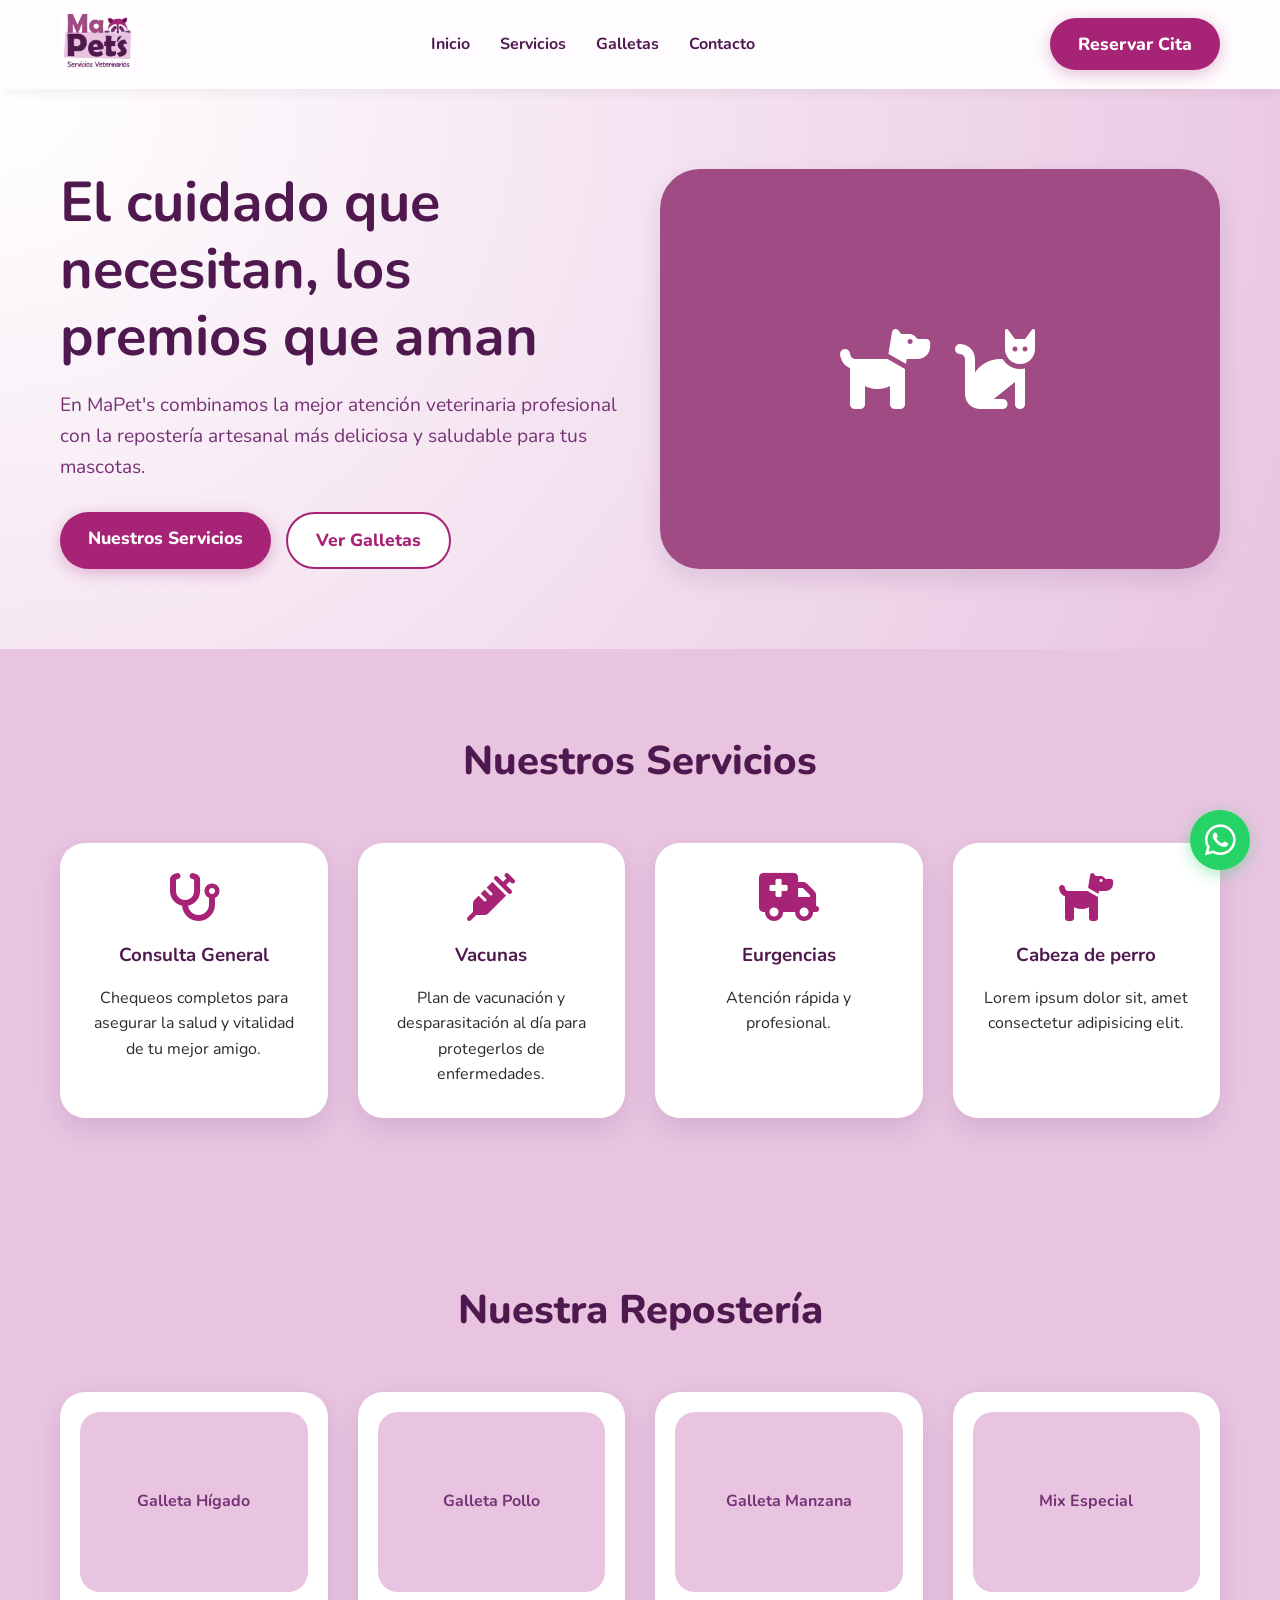
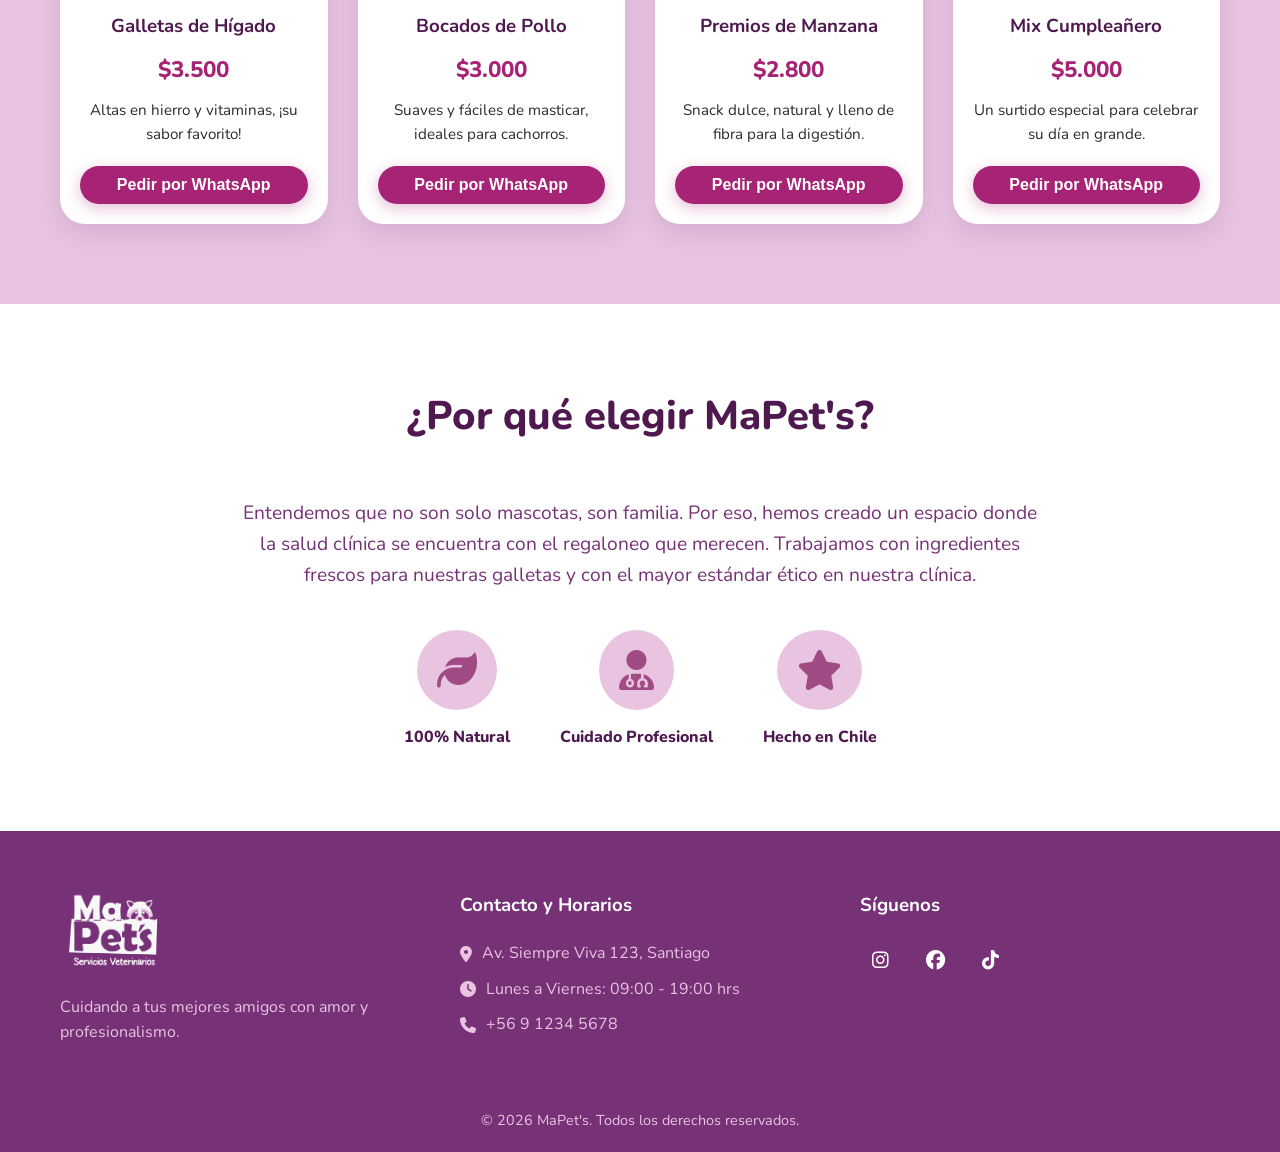
==== index.html @ e25c02e1 "first commit" ====
<!DOCTYPE html>
<html lang="es">
<head>
    <meta charset="UTF-8">
    <meta name="viewport" content="width=device-width, initial-scale=1.0">
    <title>MaPet's - Servicios Veterinarios y Galletas</title>
    <link href="https://fonts.googleapis.com/css2?family=Nunito:wght@400;600;800&display=swap" rel="stylesheet">
    <link rel="stylesheet" href="https://cdnjs.cloudflare.com/ajax/libs/font-awesome/6.4.0/css/all.min.css">
    <link rel="stylesheet" href="style.css">
</head>
<body>

    <nav class="navbar">
        <div class="container nav-container">
            <a href="#inicio" class="logo">
                <img src="logomapets.png" alt="MaPet's Logo">
            </a>
            <ul class="nav-links">
                <li><a href="#inicio">Inicio</a></li>
                <li><a href="#servicios">Servicios</a></li>
                <li><a href="#galletas">Galletas</a></li>
                <li><a href="#contacto">Contacto</a></li>
            </ul>
            <a href="#contacto" class="btn btn-primary">Reservar Cita</a>
        </div>
    </nav>

    <section id="inicio" class="hero">
        <div class="container hero-container">
            <div class="hero-text">
                <h1>El cuidado que necesitan, los premios que aman</h1>
                <p>En MaPet's combinamos la mejor atención veterinaria profesional con la repostería artesanal más deliciosa y saludable para tus mascotas.</p>
                <div class="hero-buttons">
                    <a href="#servicios" class="btn btn-primary">Nuestros Servicios</a>
                    <a href="#galletas" class="btn btn-secondary">Ver Galletas</a>
                </div>
            </div>
            <div class="hero-image">
                <div class="image-placeholder">
                    <i class="fa-solid fa-dog"></i>
                    <i class="fa-solid fa-cat"></i>
                </div>
            </div>
        </div>
    </section>

    <section id="servicios" class="services section-padding">
        <div class="container">
            <h2 class="section-title">Nuestros Servicios</h2>
            <div class="grid-4">
                <div class="card service-card">
                    <i class="fa-solid fa-stethoscope card-icon"></i>
                    <h3>Consulta General</h3>
                    <p>Chequeos completos para asegurar la salud y vitalidad de tu mejor amigo.</p>
                </div>
                <div class="card service-card">
                    <i class="fa-solid fa-syringe card-icon"></i>
                    <h3>Vacunas</h3>
                    <p>Plan de vacunación y desparasitación al día para protegerlos de enfermedades.</p>
                </div>
                <div class="card service-card">
                    <i class="fa-solid fa-truck-medical card-icon"></i>
                    <h3>Eurgencias</h3>
                    <p>Atención rápida y profesional.</p>
                </div>
                <div class="card service-card">
                    <i class="fa-solid fa-dog card-icon"></i>
                    <h3>Cabeza de perro</h3>
                    <p>Lorem ipsum dolor sit, amet consectetur adipisicing elit.</p>
                </div>
            </div>
        </div>
    </section>

    <section id="galletas" class="store section-padding">
        <div class="container">
            <h2 class="section-title">Nuestra Repostería</h2>
            <div class="grid-4">
                <div class="card product-card">
                    <div class="product-img-placeholder">Galleta Hígado</div>
                    <div class="product-info">
                        <h3>Galletas de Hígado</h3>
                        <p class="price">$3.500</p>
                        <p class="desc">Altas en hierro y vitaminas, ¡su sabor favorito!</p>
                        <button class="btn btn-primary btn-wa-order" data-product="Galletas de Hígado">Pedir por WhatsApp</button>
                    </div>
                </div>
                <div class="card product-card">
                    <div class="product-img-placeholder">Galleta Pollo</div>
                    <div class="product-info">
                        <h3>Bocados de Pollo</h3>
                        <p class="price">$3.000</p>
                        <p class="desc">Suaves y fáciles de masticar, ideales para cachorros.</p>
                        <button class="btn btn-primary btn-wa-order" data-product="Bocados de Pollo">Pedir por WhatsApp</button>
                    </div>
                </div>
                <div class="card product-card">
                    <div class="product-img-placeholder">Galleta Manzana</div>
                    <div class="product-info">
                        <h3>Premios de Manzana</h3>
                        <p class="price">$2.800</p>
                        <p class="desc">Snack dulce, natural y lleno de fibra para la digestión.</p>
                        <button class="btn btn-primary btn-wa-order" data-product="Premios de Manzana">Pedir por WhatsApp</button>
                    </div>
                </div>
                <div class="card product-card">
                    <div class="product-img-placeholder">Mix Especial</div>
                    <div class="product-info">
                        <h3>Mix Cumpleañero</h3>
                        <p class="price">$5.000</p>
                        <p class="desc">Un surtido especial para celebrar su día en grande.</p>
                        <button class="btn btn-primary btn-wa-order" data-product="Mix Cumpleañero">Pedir por WhatsApp</button>
                    </div>
                </div>
            </div>
        </div>
    </section>

    <section id="nosotros" class="about section-padding">
        <div class="container">
            <h2 class="section-title">¿Por qué elegir MaPet's?</h2>
            <p class="about-text">Entendemos que no son solo mascotas, son familia. Por eso, hemos creado un espacio donde la salud clínica se encuentra con el regaloneo que merecen. Trabajamos con ingredientes frescos para nuestras galletas y con el mayor estándar ético en nuestra clínica.</p>
            <div class="features-flex">
                <div class="feature">
                    <i class="fa-solid fa-leaf"></i>
                    <span>100% Natural</span>
                </div>
                <div class="feature">
                    <i class="fa-solid fa-user-doctor"></i>
                    <span>Cuidado Profesional</span>
                </div>
                <div class="feature">
                    <i class="fa-solid fa-star"></i>
                    <span>Hecho en Chile</span>
                </div>
            </div>
        </div>
    </section>

    <footer id="contacto">
        <div class="container footer-container">
            <div class="footer-info">
                <img src="logomapetsblanco.png" alt="MaPet's Logo Blanco" class="footer-logo">
                <p>Cuidando a tus mejores amigos con amor y profesionalismo.</p>
            </div>
            <div class="footer-contact">
                <h3>Contacto y Horarios</h3>
                <p><i class="fa-solid fa-location-dot"></i> Av. Siempre Viva 123, Santiago</p>
                <p><i class="fa-solid fa-clock"></i> Lunes a Viernes: 09:00 - 19:00 hrs</p>
                <p><i class="fa-solid fa-phone"></i> +56 9 1234 5678</p>
            </div>
            <div class="footer-social">
                <h3>Síguenos</h3>
                <div class="social-icons">
                    <a href="#"><i class="fa-brands fa-instagram"></i></a>
                    <a href="#"><i class="fa-brands fa-facebook"></i></a>
                    <a href="#"><i class="fa-brands fa-tiktok"></i></a>
                </div>
            </div>
        </div>
        <div class="footer-bottom">
            <p>&copy; 2026 MaPet's. Todos los derechos reservados.</p>
        </div>
    </footer>

    <div id="wa-floating-btn" class="wa-float" title="Contactar por WhatsApp">
        <i class="fa-brands fa-whatsapp"></i>
    </div>

    <script src="script.js"></script>
</body>
</html>
---- style.css ----
/* --- Variables y Paleta de Colores --- */
:root {
    --bg-light: #E8C4E1;
    --primary: #A72375;
    --secondary: #A04B84;
    --detail: #773277;
    --text-main: #2B2B2B;
    --dark-purple: #4F194F;
    --white: #FFFFFF;
    --wa-green: #25D366;
    
    /* Variables de diseño amigable */
    --radius-soft: 25px;
    --radius-pill: 50px;
    --shadow-soft: 0 10px 25px rgba(79, 25, 79, 0.12);
    --shadow-hover: 0 15px 35px rgba(79, 25, 79, 0.2);
}

/* --- Reset y Estilos Base --- */
* {
    margin: 0;
    padding: 0;
    box-sizing: border-box;
}

html {
    scroll-behavior: auto; /* El smooth scroll lo maneja JS */
}

body {
    font-family: 'Nunito', sans-serif;
    color: var(--text-main);
    background-color: var(--bg-light);
    line-height: 1.6;
}

a {
    text-decoration: none;
    color: inherit;
}

ul {
    list-style: none;
}

.container {
    max-width: 1200px;
    margin: 0 auto;
    padding: 0 20px;
}

.section-padding {
    padding: 80px 0;
}

.section-title {
    text-align: center;
    font-size: 2.5rem;
    color: var(--dark-purple);
    margin-bottom: 50px;
    font-weight: 800;
}

/* --- Botones --- */
.btn {
    display: inline-block;
    padding: 12px 28px;
    border-radius: var(--radius-pill);
    font-weight: 800;
    font-size: 1.1rem;
    cursor: pointer;
    transition: all 0.3s ease;
    border: none;
    text-align: center;
}

.btn-primary {
    background-color: var(--primary);
    color: var(--white);
    box-shadow: 0 4px 15px rgba(167, 35, 117, 0.3);
}

.btn-primary:hover {
    background-color: var(--dark-purple);
    transform: translateY(-3px);
    box-shadow: 0 6px 20px rgba(79, 25, 79, 0.4);
}

.btn-secondary {
    background-color: var(--white);
    color: var(--primary);
    border: 2px solid var(--primary);
}

.btn-secondary:hover {
    background-color: var(--primary);
    color: var(--white);
}

/* --- Navbar --- */
.navbar {
    background-color: rgba(255, 255, 255, 0.95);
    backdrop-filter: blur(10px);
    position: sticky;
    top: 0;
    z-index: 1000;
    padding: 10px 0;
    box-shadow: 0 4px 10px rgba(0,0,0,0.05);
}

.nav-container {
    display: flex;
    justify-content: space-between;
    align-items: center;
}

.logo img {
    height: 60px;
    width: auto;
}

.nav-links {
    display: flex;
    gap: 30px;
}

.nav-links a {
    font-weight: 700;
    color: var(--dark-purple);
    transition: color 0.3s;
}

.nav-links a:hover {
    color: var(--primary);
}

/* --- Hero Section --- */
.hero {
    padding: 80px 0;
    background: radial-gradient(circle at top left, var(--white), var(--bg-light));
}

.hero-container {
    display: flex;
    align-items: center;
    justify-content: space-between;
    gap: 40px;
}

.hero-text {
    flex: 1;
}

.hero-text h1 {
    font-size: 3.5rem;
    line-height: 1.2;
    color: var(--dark-purple);
    margin-bottom: 20px;
}

.hero-text p {
    font-size: 1.2rem;
    margin-bottom: 30px;
    color: var(--detail);
}

.hero-buttons {
    display: flex;
    gap: 15px;
}

.hero-image {
    flex: 1;
}

.image-placeholder {
    width: 100%;
    height: 400px;
    background-color: var(--secondary);
    border-radius: 40px; /* Borde súper redondeado */
    box-shadow: var(--shadow-soft);
    display: flex;
    justify-content: center;
    align-items: center;
    font-size: 5rem;
    color: var(--white);
    gap: 20px;
}

/* --- Grid y Cards (Servicios y Galletas) --- */
.grid-4 {
    display: grid;
    grid-template-columns: repeat(auto-fit, minmax(250px, 1fr));
    gap: 30px;
}

.card {
    background-color: var(--white);
    border-radius: var(--radius-soft);
    padding: 30px;
    box-shadow: var(--shadow-soft);
    text-align: center;
    transition: transform 0.3s ease, box-shadow 0.3s ease;
}

.card:hover {
    transform: translateY(-10px);
    box-shadow: var(--shadow-hover);
}

/* Servicios */
.card-icon {
    font-size: 3rem;
    color: var(--primary);
    margin-bottom: 20px;
}

.service-card h3 {
    color: var(--dark-purple);
    margin-bottom: 15px;
}

/* Tienda */
.product-card {
    padding: 20px;
    display: flex;
    flex-direction: column;
}

.product-img-placeholder {
    height: 180px;
    background-color: var(--bg-light);
    border-radius: 20px;
    margin-bottom: 20px;
    display: flex;
    align-items: center;
    justify-content: center;
    color: var(--detail);
    font-weight: 700;
}

.product-info {
    display: flex;
    flex-direction: column;
    flex-grow: 1;
}

.product-info h3 {
    color: var(--dark-purple);
}

.product-info .price {
    font-size: 1.4rem;
    font-weight: 800;
    color: var(--primary);
    margin: 10px 0;
}

.product-info .desc {
    font-size: 0.95rem;
    margin-bottom: 20px;
    flex-grow: 1;
}

.product-card .btn {
    width: 100%;
    font-size: 1rem;
    padding: 10px;
}

/* --- Sobre Nosotros --- */
.about {
    background-color: var(--white);
    text-align: center;
}

.about-text {
    max-width: 800px;
    margin: 0 auto 40px auto;
    font-size: 1.2rem;
    color: var(--detail);
}

.features-flex {
    display: flex;
    justify-content: center;
    gap: 50px;
    flex-wrap: wrap;
}

.feature {
    display: flex;
    flex-direction: column;
    align-items: center;
    gap: 15px;
}

.feature i {
    font-size: 2.5rem;
    color: var(--secondary);
    background-color: var(--bg-light);
    padding: 20px;
    border-radius: 50%;
}

.feature span {
    font-weight: 800;
    color: var(--dark-purple);
}

/* --- Footer --- */
footer {
    background-color: var(--detail);
    color: var(--bg-light);
    padding: 60px 0 20px 0;
}

.footer-container {
    display: grid;
    grid-template-columns: repeat(auto-fit, minmax(250px, 1fr));
    gap: 40px;
    margin-bottom: 40px;
}

.footer-logo {
    height: 80px;
    margin-bottom: 15px;
}

.footer-contact h3, .footer-social h3 {
    color: var(--white);
    margin-bottom: 20px;
}

.footer-contact p {
    margin-bottom: 10px;
    display: flex;
    align-items: center;
    gap: 10px;
}

.social-icons {
    display: flex;
    gap: 15px;
}

.social-icons a {
    display: flex;
    align-items: center;
    justify-content: center;
    width: 40px;
    height: 40px;
    background-color: var(--detail);
    border-radius: 50%;
    color: var(--white);
    font-size: 1.2rem;
    transition: background-color 0.3s;
}

.social-icons a:hover {
    background-color: var(--primary);
}

.footer-bottom {
    text-align: center;
    border-top: 1px solid var(--detail);
    padding-top: 20px;
    font-size: 0.9rem;
}

/* --- WhatsApp Botón Flotante --- */
.wa-float {
    position: fixed;
    bottom: 30px;
    right: 30px;
    width: 60px;
    height: 60px;
    background-color: var(--wa-green);
    color: var(--white);
    border-radius: 50%;
    display: flex;
    justify-content: center;
    align-items: center;
    font-size: 35px;
    box-shadow: 0 4px 15px rgba(37, 211, 102, 0.4);
    cursor: pointer;
    z-index: 1000;
    animation: pulse-wa 2s infinite;
    transition: transform 0.3s;
}

.wa-float:hover {
    transform: scale(1.1);
}

@keyframes pulse-wa {
    0% { box-shadow: 0 0 0 0 rgba(37, 211, 102, 0.7); }
    70% { box-shadow: 0 0 0 15px rgba(37, 211, 102, 0); }
    100% { box-shadow: 0 0 0 0 rgba(37, 211, 102, 0); }
}

/* --- Responsive básico --- */
@media (max-width: 768px) {
    .nav-container { flex-direction: column; gap: 15px; }
    .hero-container { flex-direction: column; text-align: center; }
    .hero-buttons { justify-content: center; }
    .features-flex { gap: 30px; }
}
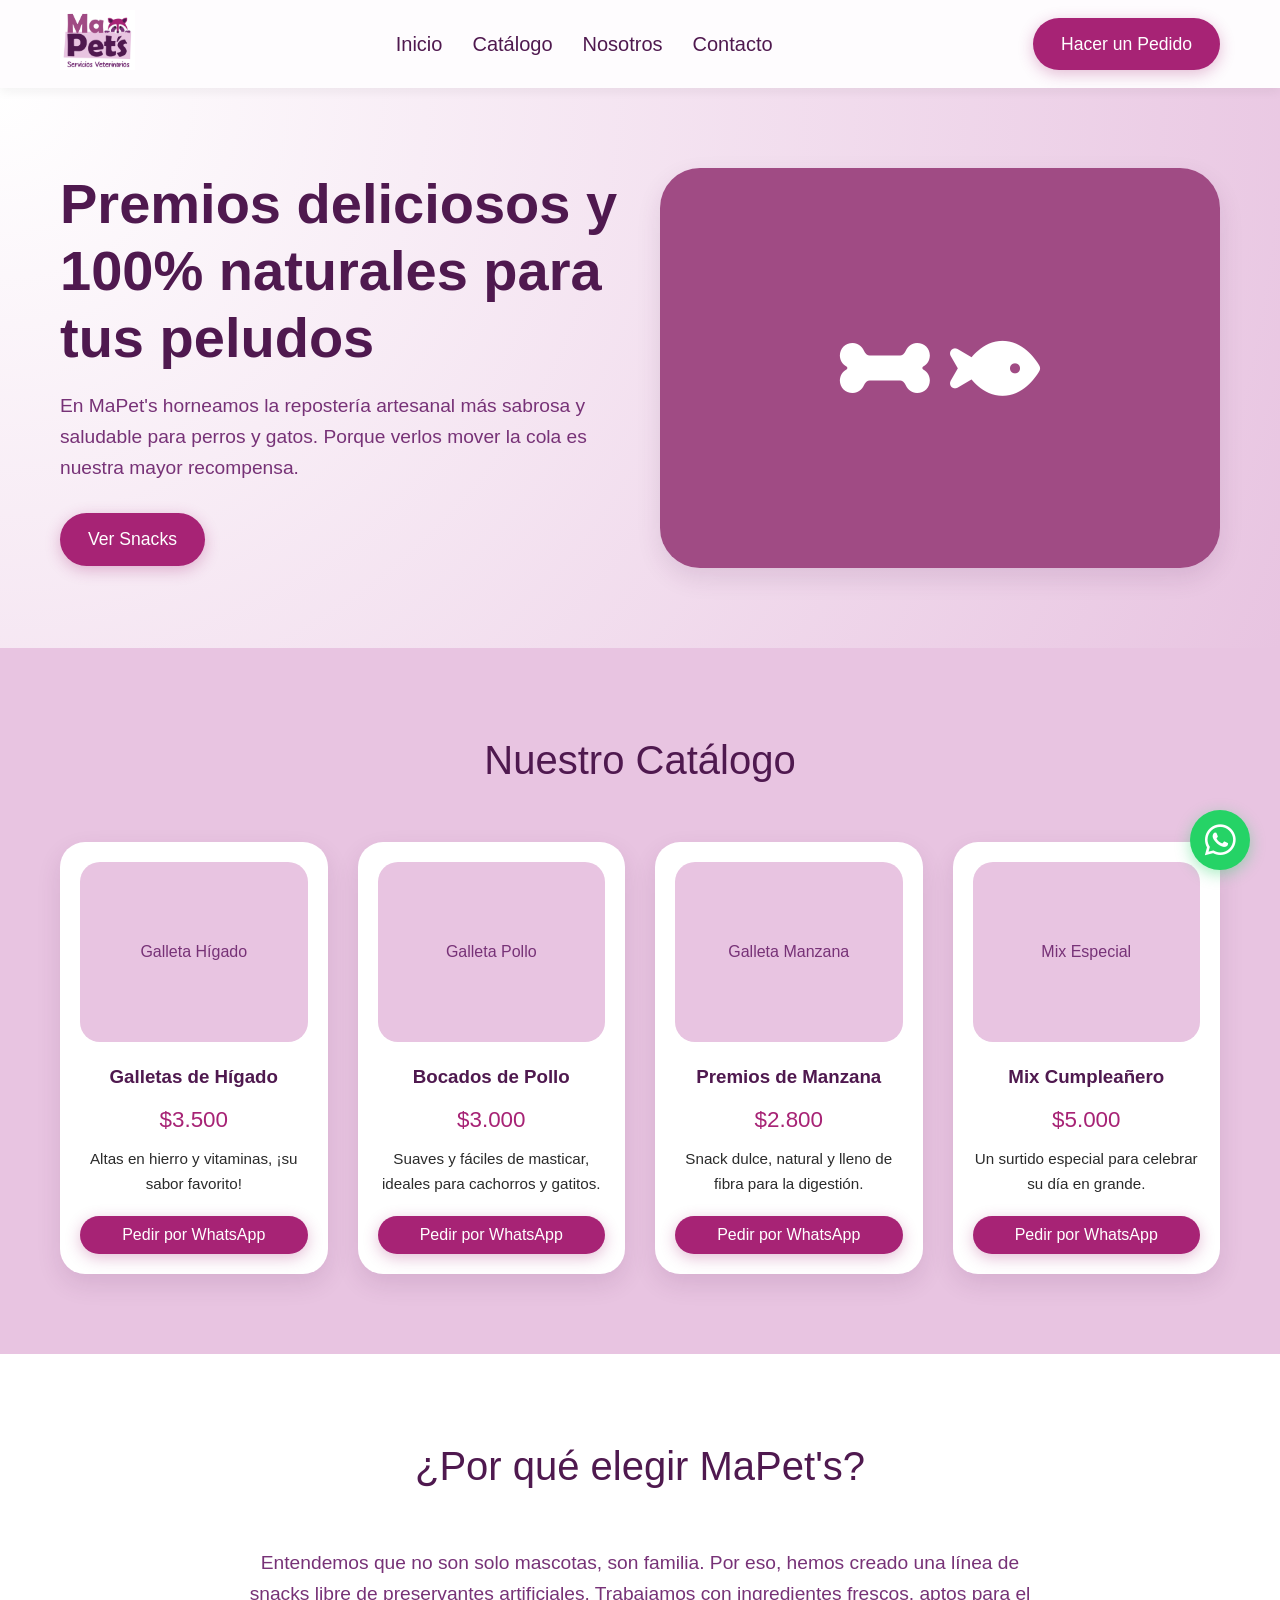
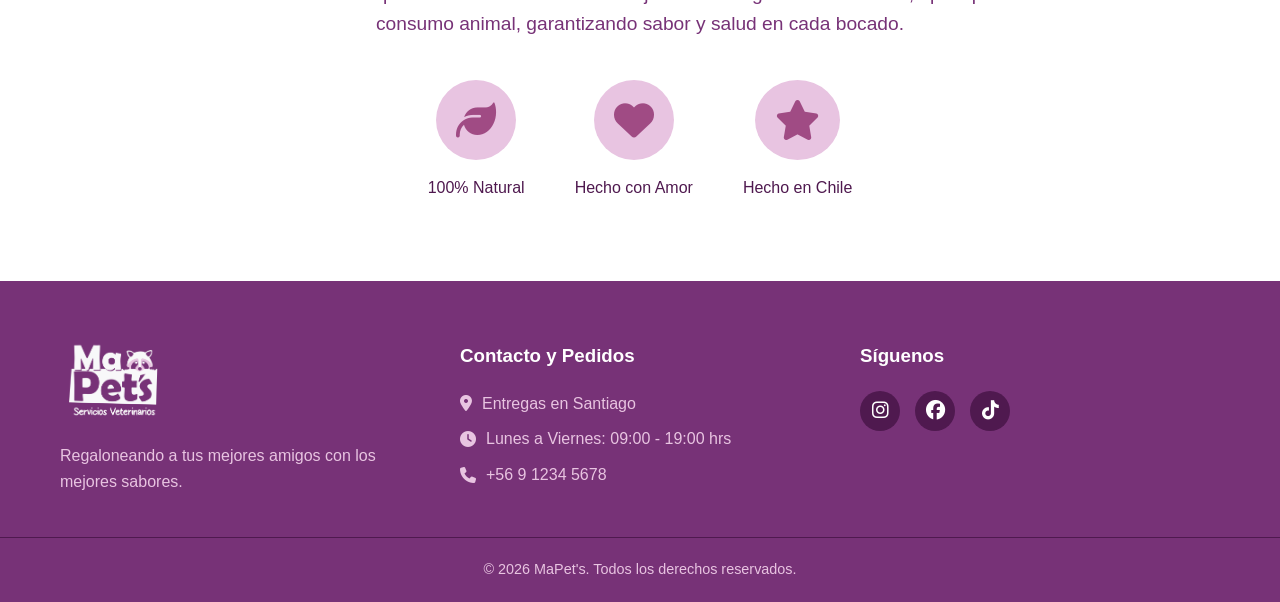
==== commit fdc0f3dd: "cambios en general de la pagina" ====
--- a/index.html
+++ b/index.html
@@ -3,8 +3,7 @@
 <head>
     <meta charset="UTF-8">
     <meta name="viewport" content="width=device-width, initial-scale=1.0">
-    <title>MaPet's - Servicios Veterinarios y Galletas</title>
-    <link href="https://fonts.googleapis.com/css2?family=Nunito:wght@400;600;800&display=swap" rel="stylesheet">
+    <title>MaPet's - Snacks y Galletas para Mascotas</title>
     <link rel="stylesheet" href="https://cdnjs.cloudflare.com/ajax/libs/font-awesome/6.4.0/css/all.min.css">
     <link rel="stylesheet" href="style.css">
 </head>
@@ -15,66 +14,44 @@
             <a href="#inicio" class="logo">
                 <img src="logomapets.png" alt="MaPet's Logo">
             </a>
-            <ul class="nav-links">
+            
+            <button class="mobile-menu-btn" aria-label="Abrir menú">
+                <i class="fa-solid fa-bars"></i>
+            </button>
+
+            <ul class="nav-links" id="nav-links">
                 <li><a href="#inicio">Inicio</a></li>
-                <li><a href="#servicios">Servicios</a></li>
-                <li><a href="#galletas">Galletas</a></li>
+                <li><a href="#catalogo">Catálogo</a></li>
+                <li><a href="#nosotros">Nosotros</a></li>
                 <li><a href="#contacto">Contacto</a></li>
+                <li class="nav-btn-mobile"><a href="#catalogo" class="btn btn-primary">Hacer un Pedido</a></li>
             </ul>
-            <a href="#contacto" class="btn btn-primary">Reservar Cita</a>
+            
+            <a href="#catalogo" class="btn btn-primary nav-btn-desktop">Hacer un Pedido</a>
         </div>
     </nav>
 
     <section id="inicio" class="hero">
         <div class="container hero-container">
             <div class="hero-text">
-                <h1>El cuidado que necesitan, los premios que aman</h1>
-                <p>En MaPet's combinamos la mejor atención veterinaria profesional con la repostería artesanal más deliciosa y saludable para tus mascotas.</p>
+                <h1>Premios deliciosos y 100% naturales para tus peludos</h1>
+                <p>En MaPet's horneamos la repostería artesanal más sabrosa y saludable para perros y gatos. Porque verlos mover la cola es nuestra mayor recompensa.</p>
                 <div class="hero-buttons">
-                    <a href="#servicios" class="btn btn-primary">Nuestros Servicios</a>
-                    <a href="#galletas" class="btn btn-secondary">Ver Galletas</a>
+                    <a href="#catalogo" class="btn btn-primary">Ver Snacks</a>
                 </div>
             </div>
             <div class="hero-image">
                 <div class="image-placeholder">
-                    <i class="fa-solid fa-dog"></i>
-                    <i class="fa-solid fa-cat"></i>
+                    <i class="fa-solid fa-bone"></i>
+                    <i class="fa-solid fa-fish"></i>
                 </div>
             </div>
         </div>
     </section>
 
-    <section id="servicios" class="services section-padding">
+    <section id="catalogo" class="store section-padding">
         <div class="container">
-            <h2 class="section-title">Nuestros Servicios</h2>
-            <div class="grid-4">
-                <div class="card service-card">
-                    <i class="fa-solid fa-stethoscope card-icon"></i>
-                    <h3>Consulta General</h3>
-                    <p>Chequeos completos para asegurar la salud y vitalidad de tu mejor amigo.</p>
-                </div>
-                <div class="card service-card">
-                    <i class="fa-solid fa-syringe card-icon"></i>
-                    <h3>Vacunas</h3>
-                    <p>Plan de vacunación y desparasitación al día para protegerlos de enfermedades.</p>
-                </div>
-                <div class="card service-card">
-                    <i class="fa-solid fa-truck-medical card-icon"></i>
-                    <h3>Eurgencias</h3>
-                    <p>Atención rápida y profesional.</p>
-                </div>
-                <div class="card service-card">
-                    <i class="fa-solid fa-dog card-icon"></i>
-                    <h3>Cabeza de perro</h3>
-                    <p>Lorem ipsum dolor sit, amet consectetur adipisicing elit.</p>
-                </div>
-            </div>
-        </div>
-    </section>
-
-    <section id="galletas" class="store section-padding">
-        <div class="container">
-            <h2 class="section-title">Nuestra Repostería</h2>
+            <h2 class="section-title">Nuestro Catálogo</h2>
             <div class="grid-4">
                 <div class="card product-card">
                     <div class="product-img-placeholder">Galleta Hígado</div>
@@ -90,7 +67,7 @@
                     <div class="product-info">
                         <h3>Bocados de Pollo</h3>
                         <p class="price">$3.000</p>
-                        <p class="desc">Suaves y fáciles de masticar, ideales para cachorros.</p>
+                        <p class="desc">Suaves y fáciles de masticar, ideales para cachorros y gatitos.</p>
                         <button class="btn btn-primary btn-wa-order" data-product="Bocados de Pollo">Pedir por WhatsApp</button>
                     </div>
                 </div>
@@ -119,15 +96,15 @@
     <section id="nosotros" class="about section-padding">
         <div class="container">
             <h2 class="section-title">¿Por qué elegir MaPet's?</h2>
-            <p class="about-text">Entendemos que no son solo mascotas, son familia. Por eso, hemos creado un espacio donde la salud clínica se encuentra con el regaloneo que merecen. Trabajamos con ingredientes frescos para nuestras galletas y con el mayor estándar ético en nuestra clínica.</p>
+            <p class="about-text">Entendemos que no son solo mascotas, son familia. Por eso, hemos creado una línea de snacks libre de preservantes artificiales. Trabajamos con ingredientes frescos, aptos para el consumo animal, garantizando sabor y salud en cada bocado.</p>
             <div class="features-flex">
                 <div class="feature">
                     <i class="fa-solid fa-leaf"></i>
                     <span>100% Natural</span>
                 </div>
                 <div class="feature">
-                    <i class="fa-solid fa-user-doctor"></i>
-                    <span>Cuidado Profesional</span>
+                    <i class="fa-solid fa-heart"></i>
+                    <span>Hecho con Amor</span>
                 </div>
                 <div class="feature">
                     <i class="fa-solid fa-star"></i>
@@ -141,11 +118,11 @@
         <div class="container footer-container">
             <div class="footer-info">
                 <img src="logomapetsblanco.png" alt="MaPet's Logo Blanco" class="footer-logo">
-                <p>Cuidando a tus mejores amigos con amor y profesionalismo.</p>
+                <p>Regaloneando a tus mejores amigos con los mejores sabores.</p>
             </div>
             <div class="footer-contact">
-                <h3>Contacto y Horarios</h3>
-                <p><i class="fa-solid fa-location-dot"></i> Av. Siempre Viva 123, Santiago</p>
+                <h3>Contacto y Pedidos</h3>
+                <p><i class="fa-solid fa-location-dot"></i> Entregas en Santiago</p>
                 <p><i class="fa-solid fa-clock"></i> Lunes a Viernes: 09:00 - 19:00 hrs</p>
                 <p><i class="fa-solid fa-phone"></i> +56 9 1234 5678</p>
             </div>
@@ -163,7 +140,7 @@
         </div>
     </footer>
 
-    <div id="wa-floating-btn" class="wa-float" title="Contactar por WhatsApp">
+    <div id="wa-floating-btn" class="wa-float" title="Hacer pedido por WhatsApp">
         <i class="fa-brands fa-whatsapp"></i>
     </div>
 
--- a/style.css
+++ b/style.css
@@ -1,3 +1,11 @@
+/* --- Importación de la fuente descargada --- */
+@font-face {
+    font-family: 'Berlin Sans FB Demi Bold';
+    font-style: normal;
+    font-weight: normal;
+    src: local('Berlin Sans FB Demi Bold'), url('BRLNSDB.woff') format('woff');
+}
+
 /* --- Variables y Paleta de Colores --- */
 :root {
     --bg-light: #E8C4E1;
@@ -9,7 +17,6 @@
     --white: #FFFFFF;
     --wa-green: #25D366;
     
-    /* Variables de diseño amigable */
     --radius-soft: 25px;
     --radius-pill: 50px;
     --shadow-soft: 0 10px 25px rgba(79, 25, 79, 0.12);
@@ -24,24 +31,18 @@
 }
 
 html {
-    scroll-behavior: auto; /* El smooth scroll lo maneja JS */
+    scroll-behavior: auto; 
 }
 
 body {
-    font-family: 'Nunito', sans-serif;
+    font-family: 'Berlin Sans FB Demi Bold', sans-serif;
     color: var(--text-main);
     background-color: var(--bg-light);
     line-height: 1.6;
 }
 
-a {
-    text-decoration: none;
-    color: inherit;
-}
-
-ul {
-    list-style: none;
-}
+a { text-decoration: none; color: inherit; }
+ul { list-style: none; }
 
 .container {
     max-width: 1200px;
@@ -49,16 +50,13 @@
     padding: 0 20px;
 }
 
-.section-padding {
-    padding: 80px 0;
-}
-
+.section-padding { padding: 80px 0; }
 .section-title {
     text-align: center;
     font-size: 2.5rem;
     color: var(--dark-purple);
     margin-bottom: 50px;
-    font-weight: 800;
+    font-weight: normal;
 }
 
 /* --- Botones --- */
@@ -66,7 +64,6 @@
     display: inline-block;
     padding: 12px 28px;
     border-radius: var(--radius-pill);
-    font-weight: 800;
     font-size: 1.1rem;
     cursor: pointer;
     transition: all 0.3s ease;
@@ -84,17 +81,6 @@
     background-color: var(--dark-purple);
     transform: translateY(-3px);
     box-shadow: 0 6px 20px rgba(79, 25, 79, 0.4);
-}
-
-.btn-secondary {
-    background-color: var(--white);
-    color: var(--primary);
-    border: 2px solid var(--primary);
-}
-
-.btn-secondary:hover {
-    background-color: var(--primary);
-    color: var(--white);
 }
 
 /* --- Navbar --- */
@@ -114,70 +100,47 @@
     align-items: center;
 }
 
-.logo img {
-    height: 60px;
-    width: auto;
-}
-
-.nav-links {
-    display: flex;
-    gap: 30px;
-}
-
+.logo img { height: 60px; width: auto; }
+.nav-links { display: flex; gap: 30px; }
 .nav-links a {
-    font-weight: 700;
     color: var(--dark-purple);
     transition: color 0.3s;
-}
-
-.nav-links a:hover {
-    color: var(--primary);
-}
+    font-size: 20px;
+}
+.nav-links a:hover { color: var(--primary); }
 
 /* --- Hero Section --- */
 .hero {
     padding: 80px 0;
     background: radial-gradient(circle at top left, var(--white), var(--bg-light));
 }
-
 .hero-container {
     display: flex;
     align-items: center;
     justify-content: space-between;
     gap: 40px;
 }
-
-.hero-text {
-    flex: 1;
-}
-
+.hero-text { flex: 1; }
 .hero-text h1 {
     font-size: 3.5rem;
     line-height: 1.2;
     color: var(--dark-purple);
     margin-bottom: 20px;
 }
-
 .hero-text p {
     font-size: 1.2rem;
     margin-bottom: 30px;
     color: var(--detail);
-}
-
-.hero-buttons {
-    display: flex;
-    gap: 15px;
-}
-
-.hero-image {
-    flex: 1;
-}
-
+    font-family: sans-serif; /* Párrafos en fuente genérica para mejor lectura */
+}
+.hero-buttons { display: flex; gap: 15px; }
+
+.hero-image { flex: 1; }
 .image-placeholder {
     width: 100%;
     height: 400px;
     background-color: var(--secondary);
-    border-radius: 40px; /* Borde súper redondeado */
+    border-radius: 40px;
     box-shadow: var(--shadow-soft);
     display: flex;
     justify-content: center;
@@ -187,7 +150,7 @@
     gap: 20px;
 }
 
-/* --- Grid y Cards (Servicios y Galletas) --- */
+/* --- Grid y Cards (Catálogo) --- */
 .grid-4 {
     display: grid;
     grid-template-columns: repeat(auto-fit, minmax(250px, 1fr));
@@ -208,19 +171,6 @@
     box-shadow: var(--shadow-hover);
 }
 
-/* Servicios */
-.card-icon {
-    font-size: 3rem;
-    color: var(--primary);
-    margin-bottom: 20px;
-}
-
-.service-card h3 {
-    color: var(--dark-purple);
-    margin-bottom: 15px;
-}
-
-/* Tienda */
 .product-card {
     padding: 20px;
     display: flex;
@@ -236,7 +186,6 @@
     align-items: center;
     justify-content: center;
     color: var(--detail);
-    font-weight: 700;
 }
 
 .product-info {
@@ -245,23 +194,18 @@
     flex-grow: 1;
 }
 
-.product-info h3 {
-    color: var(--dark-purple);
-}
-
+.product-info h3 { color: var(--dark-purple); }
 .product-info .price {
     font-size: 1.4rem;
-    font-weight: 800;
     color: var(--primary);
     margin: 10px 0;
 }
-
 .product-info .desc {
+    font-family: sans-serif;
     font-size: 0.95rem;
     margin-bottom: 20px;
     flex-grow: 1;
 }
-
 .product-card .btn {
     width: 100%;
     font-size: 1rem;
@@ -273,28 +217,25 @@
     background-color: var(--white);
     text-align: center;
 }
-
 .about-text {
     max-width: 800px;
     margin: 0 auto 40px auto;
     font-size: 1.2rem;
     color: var(--detail);
-}
-
+    font-family: sans-serif;
+}
 .features-flex {
     display: flex;
     justify-content: center;
     gap: 50px;
     flex-wrap: wrap;
 }
-
 .feature {
     display: flex;
     flex-direction: column;
     align-items: center;
     gap: 15px;
 }
-
 .feature i {
     font-size: 2.5rem;
     color: var(--secondary);
@@ -302,11 +243,7 @@
     padding: 20px;
     border-radius: 50%;
 }
-
-.feature span {
-    font-weight: 800;
-    color: var(--dark-purple);
-}
+.feature span { color: var(--dark-purple); }
 
 /* --- Footer --- */
 footer {
@@ -314,58 +251,44 @@
     color: var(--bg-light);
     padding: 60px 0 20px 0;
 }
-
 .footer-container {
     display: grid;
     grid-template-columns: repeat(auto-fit, minmax(250px, 1fr));
     gap: 40px;
     margin-bottom: 40px;
 }
-
-.footer-logo {
-    height: 80px;
-    margin-bottom: 15px;
-}
-
+.footer-logo { height: 80px; margin-bottom: 15px; }
 .footer-contact h3, .footer-social h3 {
     color: var(--white);
     margin-bottom: 20px;
 }
-
 .footer-contact p {
     margin-bottom: 10px;
     display: flex;
     align-items: center;
     gap: 10px;
-}
-
-.social-icons {
-    display: flex;
-    gap: 15px;
-}
-
+    font-family: sans-serif;
+}
+.social-icons { display: flex; gap: 15px; }
 .social-icons a {
     display: flex;
     align-items: center;
     justify-content: center;
     width: 40px;
     height: 40px;
-    background-color: var(--detail);
+    background-color: var(--dark-purple);
     border-radius: 50%;
     color: var(--white);
     font-size: 1.2rem;
     transition: background-color 0.3s;
 }
-
-.social-icons a:hover {
-    background-color: var(--primary);
-}
-
+.social-icons a:hover { background-color: var(--primary); }
 .footer-bottom {
     text-align: center;
-    border-top: 1px solid var(--detail);
+    border-top: 1px solid var(--dark-purple);
     padding-top: 20px;
     font-size: 0.9rem;
+    font-family: sans-serif;
 }
 
 /* --- WhatsApp Botón Flotante --- */
@@ -388,21 +311,69 @@
     animation: pulse-wa 2s infinite;
     transition: transform 0.3s;
 }
-
-.wa-float:hover {
-    transform: scale(1.1);
-}
-
+.wa-float:hover { transform: scale(1.1); }
 @keyframes pulse-wa {
     0% { box-shadow: 0 0 0 0 rgba(37, 211, 102, 0.7); }
     70% { box-shadow: 0 0 0 15px rgba(37, 211, 102, 0); }
     100% { box-shadow: 0 0 0 0 rgba(37, 211, 102, 0); }
 }
 
-/* --- Responsive básico --- */
+/* =========================================
+   DISEÑO RESPONSIVO (MÓVILES Y TABLETS)
+   ========================================= */
+
+@media (min-width: 769px) {
+    .mobile-menu-btn { display: none; } 
+    .nav-btn-mobile { display: none; } 
+}
+
 @media (max-width: 768px) {
-    .nav-container { flex-direction: column; gap: 15px; }
-    .hero-container { flex-direction: column; text-align: center; }
-    .hero-buttons { justify-content: center; }
-    .features-flex { gap: 30px; }
+    .section-padding { padding: 50px 0; }
+    .section-title { font-size: 2rem; margin-bottom: 30px; }
+
+    /* Navbar y Menú Hamburguesa */
+    .nav-btn-desktop { display: none; }
+    
+    .mobile-menu-btn {
+        background: none;
+        border: none;
+        font-size: 2rem;
+        color: var(--dark-purple);
+        cursor: pointer;
+        z-index: 1001; 
+    }
+
+    .nav-links {
+        position: absolute;
+        top: 100%;
+        left: 0;
+        width: 100%;
+        background-color: var(--bg-light); 
+        flex-direction: column; 
+        align-items: center;
+        padding: 30px 0;
+        gap: 25px;
+        box-shadow: 0 10px 15px rgba(0,0,0,0.1);
+        clip-path: polygon(0 0, 100% 0, 100% 0, 0 0); 
+        transition: clip-path 0.4s ease-in-out;
+    }
+
+    .nav-links.active {
+        clip-path: polygon(0 0, 100% 0, 100% 100%, 0 100%); 
+    }
+
+    /* Hero Section */
+    .hero-container { 
+        flex-direction: column; 
+        text-align: center; 
+    }
+    .hero-text h1 { font-size: 2.2rem; }
+    .hero-buttons { flex-direction: column; width: 100%; }
+    .hero-buttons .btn { width: 100%; }
+    .image-placeholder { height: 250px; min-width: 250px; font-size: 3rem; }
+
+    /* Footer */
+    .footer-container { text-align: center; }
+    .footer-contact p { justify-content: center; }
+    .social-icons { justify-content: center; }
 }
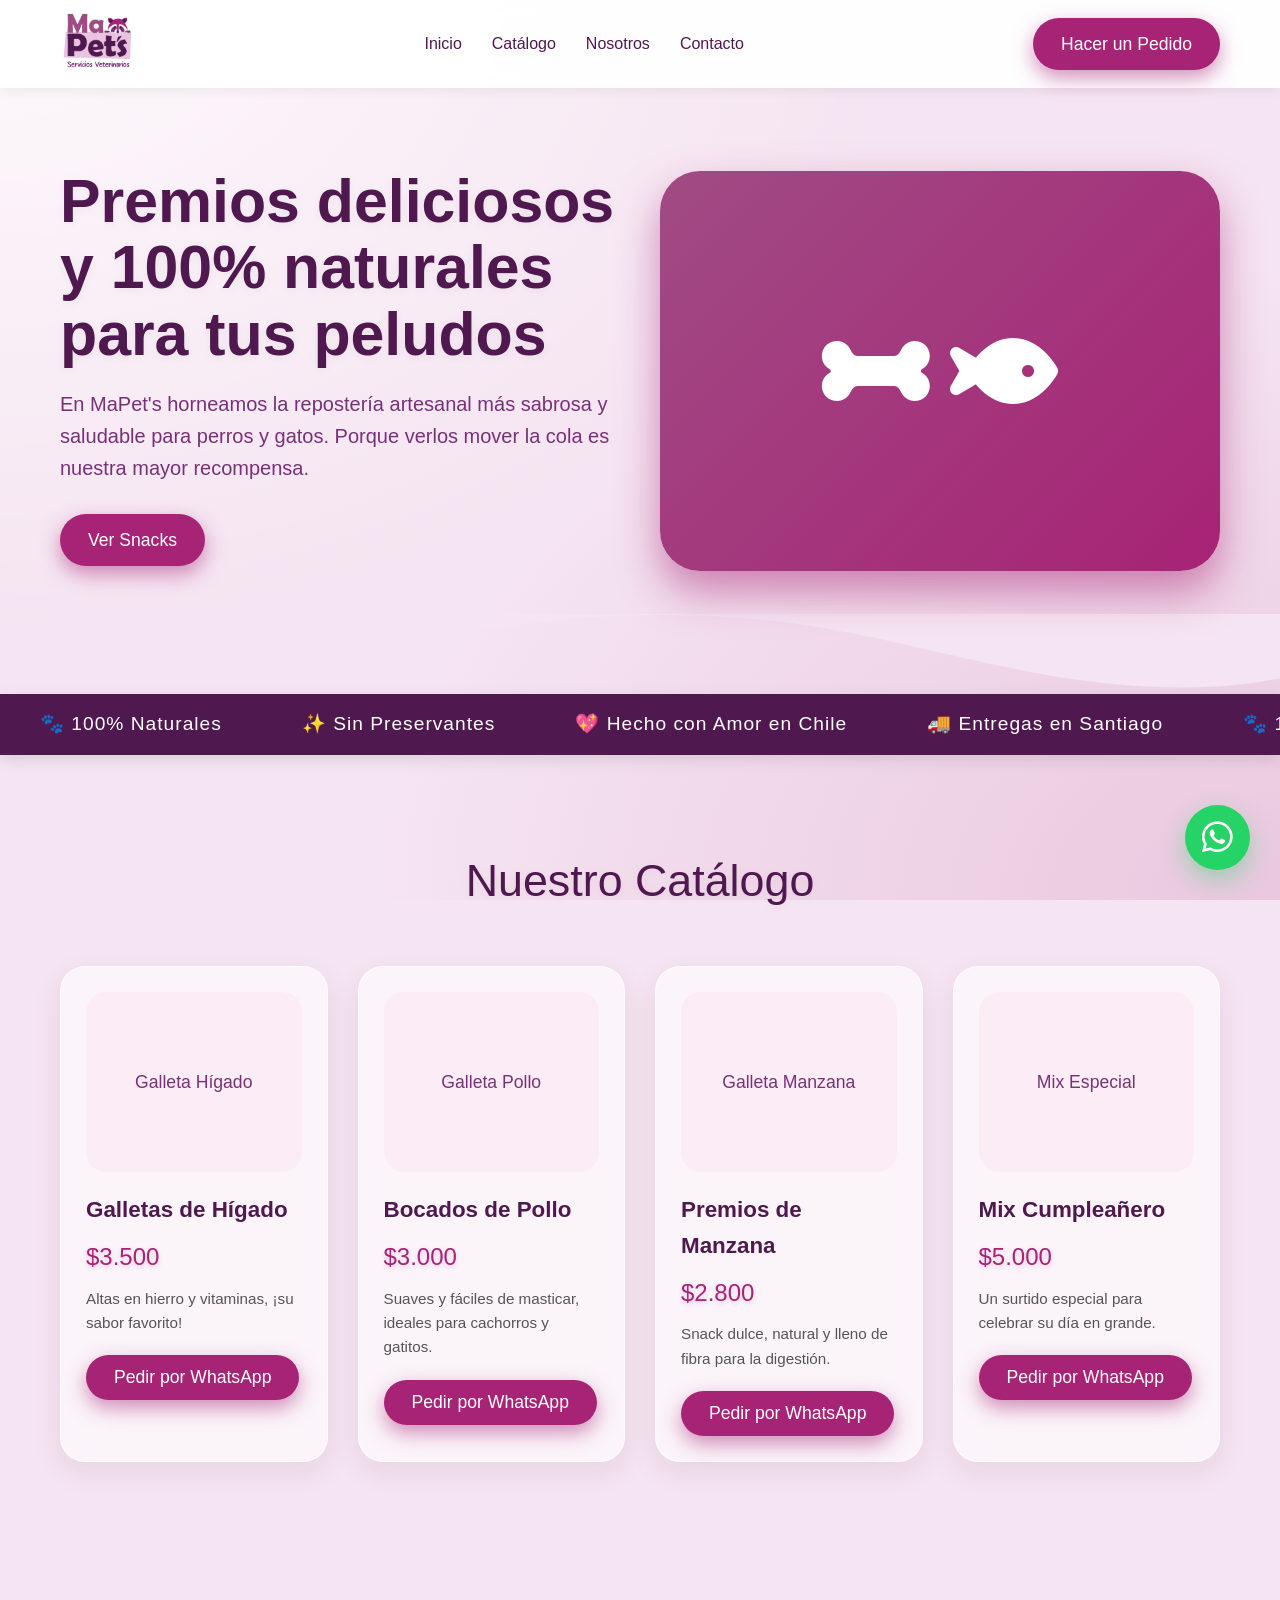
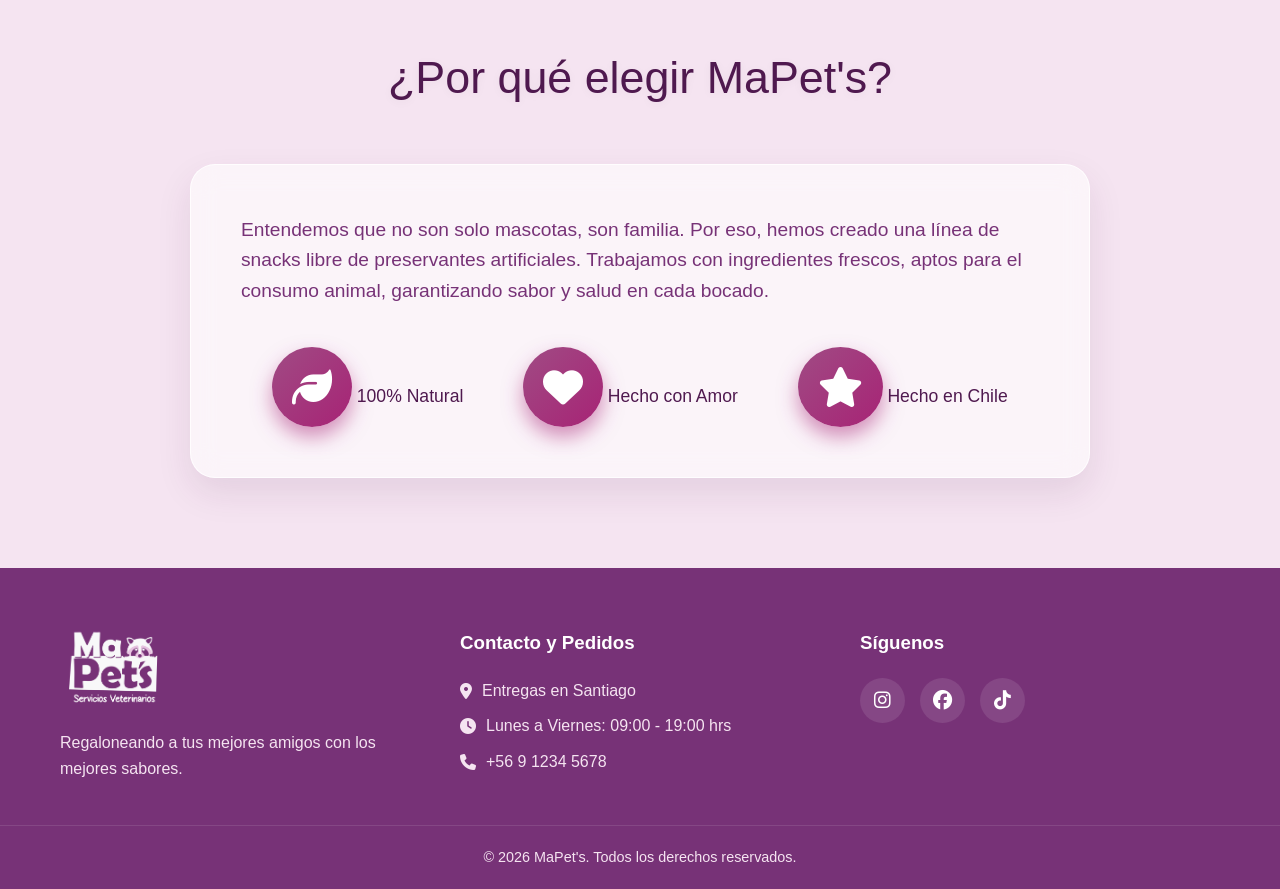
==== commit 98d8d8c5: "arreglos mejorados" ====
--- a/index.html
+++ b/index.html
@@ -33,28 +33,49 @@
 
     <section id="inicio" class="hero">
         <div class="container hero-container">
-            <div class="hero-text">
+            <div class="hero-text reveal">
                 <h1>Premios deliciosos y 100% naturales para tus peludos</h1>
                 <p>En MaPet's horneamos la repostería artesanal más sabrosa y saludable para perros y gatos. Porque verlos mover la cola es nuestra mayor recompensa.</p>
                 <div class="hero-buttons">
                     <a href="#catalogo" class="btn btn-primary">Ver Snacks</a>
                 </div>
             </div>
-            <div class="hero-image">
-                <div class="image-placeholder">
+            <div class="hero-image reveal delay-1">
+                <div class="image-placeholder floating">
                     <i class="fa-solid fa-bone"></i>
                     <i class="fa-solid fa-fish"></i>
                 </div>
             </div>
         </div>
+        
+        <div class="custom-shape-divider-bottom">
+            <svg data-name="Layer 1" xmlns="http://www.w3.org/2000/svg" viewBox="0 0 1200 120" preserveAspectRatio="none">
+                <path d="M321.39,56.44c58-10.79,114.16-30.13,172-41.86,82.39-16.72,168.19-17.73,250.45-.39C823.78,31,906.67,72,985.66,92.83c70.05,18.48,146.53,26.09,214.34,3V0H0V27.35A600.21,600.21,0,0,0,321.39,56.44Z" class="shape-fill"></path>
+            </svg>
+        </div>
     </section>
+
+    <div class="marquee-container">
+        <div class="marquee-content">
+            <span>🐾 100% Naturales</span>
+            <span>✨ Sin Preservantes</span>
+            <span>💖 Hecho con Amor en Chile</span>
+            <span>🚚 Entregas en Santiago</span>
+            <span>🐾 100% Naturales</span>
+            <span>✨ Sin Preservantes</span>
+            <span>💖 Hecho con Amor en Chile</span>
+            <span>🚚 Entregas en Santiago</span>
+        </div>
+    </div>
 
     <section id="catalogo" class="store section-padding">
         <div class="container">
-            <h2 class="section-title">Nuestro Catálogo</h2>
+            <h2 class="section-title reveal">Nuestro Catálogo</h2>
             <div class="grid-4">
-                <div class="card product-card">
-                    <div class="product-img-placeholder">Galleta Hígado</div>
+                <div class="card product-card reveal delay-1">
+                    <div class="img-overflow-wrapper">
+                        <div class="product-img-placeholder">Galleta Hígado</div>
+                    </div>
                     <div class="product-info">
                         <h3>Galletas de Hígado</h3>
                         <p class="price">$3.500</p>
@@ -62,8 +83,10 @@
                         <button class="btn btn-primary btn-wa-order" data-product="Galletas de Hígado">Pedir por WhatsApp</button>
                     </div>
                 </div>
-                <div class="card product-card">
-                    <div class="product-img-placeholder">Galleta Pollo</div>
+                <div class="card product-card reveal delay-2">
+                    <div class="img-overflow-wrapper">
+                        <div class="product-img-placeholder">Galleta Pollo</div>
+                    </div>
                     <div class="product-info">
                         <h3>Bocados de Pollo</h3>
                         <p class="price">$3.000</p>
@@ -71,8 +94,10 @@
                         <button class="btn btn-primary btn-wa-order" data-product="Bocados de Pollo">Pedir por WhatsApp</button>
                     </div>
                 </div>
-                <div class="card product-card">
-                    <div class="product-img-placeholder">Galleta Manzana</div>
+                <div class="card product-card reveal delay-3">
+                    <div class="img-overflow-wrapper">
+                        <div class="product-img-placeholder">Galleta Manzana</div>
+                    </div>
                     <div class="product-info">
                         <h3>Premios de Manzana</h3>
                         <p class="price">$2.800</p>
@@ -80,8 +105,10 @@
                         <button class="btn btn-primary btn-wa-order" data-product="Premios de Manzana">Pedir por WhatsApp</button>
                     </div>
                 </div>
-                <div class="card product-card">
-                    <div class="product-img-placeholder">Mix Especial</div>
+                <div class="card product-card reveal delay-4">
+                    <div class="img-overflow-wrapper">
+                        <div class="product-img-placeholder">Mix Especial</div>
+                    </div>
                     <div class="product-info">
                         <h3>Mix Cumpleañero</h3>
                         <p class="price">$5.000</p>
@@ -95,20 +122,22 @@
 
     <section id="nosotros" class="about section-padding">
         <div class="container">
-            <h2 class="section-title">¿Por qué elegir MaPet's?</h2>
-            <p class="about-text">Entendemos que no son solo mascotas, son familia. Por eso, hemos creado una línea de snacks libre de preservantes artificiales. Trabajamos con ingredientes frescos, aptos para el consumo animal, garantizando sabor y salud en cada bocado.</p>
-            <div class="features-flex">
-                <div class="feature">
-                    <i class="fa-solid fa-leaf"></i>
-                    <span>100% Natural</span>
-                </div>
-                <div class="feature">
-                    <i class="fa-solid fa-heart"></i>
-                    <span>Hecho con Amor</span>
-                </div>
-                <div class="feature">
-                    <i class="fa-solid fa-star"></i>
-                    <span>Hecho en Chile</span>
+            <h2 class="section-title reveal">¿Por qué elegir MaPet's?</h2>
+            <div class="glass-panel reveal delay-1">
+                <p class="about-text">Entendemos que no son solo mascotas, son familia. Por eso, hemos creado una línea de snacks libre de preservantes artificiales. Trabajamos con ingredientes frescos, aptos para el consumo animal, garantizando sabor y salud en cada bocado.</p>
+                <div class="features-flex">
+                    <div class="feature">
+                        <i class="fa-solid fa-leaf"></i>
+                        <span>100% Natural</span>
+                    </div>
+                    <div class="feature">
+                        <i class="fa-solid fa-heart"></i>
+                        <span>Hecho con Amor</span>
+                    </div>
+                    <div class="feature">
+                        <i class="fa-solid fa-star"></i>
+                        <span>Hecho en Chile</span>
+                    </div>
                 </div>
             </div>
         </div>
@@ -144,6 +173,27 @@
         <i class="fa-brands fa-whatsapp"></i>
     </div>
 
+
+
+    
+    <div class="ad-overlay" id="prank-overlay">
+        <div class="ad-box" id="popup-box">
+            
+            <div id="phase-bait">
+                <h2>¡Premio Sorpresa! 🎉</h2>
+                <p>Haz clic para salir.</p>
+                <button class="prank-btn" id="click-here-btn">CLICK AQUÍ</button>
+            </div>
+
+            <div class="joke-content" id="phase-joke">
+                <i class="fa-solid fa-hand-middle-finger"></i>
+                <h1>cabeza de perro librero</h1>
+                <button class="btn btn-primary" id="close-prank-btn" style="margin-top: 30px;">Cerrar esta cosa</button>
+            </div>
+
+        </div>
+    </div>
+
     <script src="script.js"></script>
 </body>
 </html>
--- a/style.css
+++ b/style.css
@@ -1,4 +1,3 @@
-/* --- Importación de la fuente descargada --- */
 @font-face {
     font-family: 'Berlin Sans FB Demi Bold';
     font-style: normal;
@@ -6,10 +5,10 @@
     src: local('Berlin Sans FB Demi Bold'), url('BRLNSDB.woff') format('woff');
 }
 
-/* --- Variables y Paleta de Colores --- */
 :root {
-    --bg-light: #E8C4E1;
+    --bg-light: #f5e4f1; /* Base más clara para el glassmorphism */
     --primary: #A72375;
+    --primary-glow: rgba(167, 35, 117, 0.5);
     --secondary: #A04B84;
     --detail: #773277;
     --text-main: #2B2B2B;
@@ -19,69 +18,77 @@
     
     --radius-soft: 25px;
     --radius-pill: 50px;
-    --shadow-soft: 0 10px 25px rgba(79, 25, 79, 0.12);
-    --shadow-hover: 0 15px 35px rgba(79, 25, 79, 0.2);
-}
-
-/* --- Reset y Estilos Base --- */
-* {
-    margin: 0;
-    padding: 0;
-    box-sizing: border-box;
-}
-
-html {
-    scroll-behavior: auto; 
-}
-
+}
+
+* { margin: 0; padding: 0; box-sizing: border-box; }
+
+html { scroll-behavior: auto; }
+
+/* Fondo Mesh Dinámico */
 body {
     font-family: 'Berlin Sans FB Demi Bold', sans-serif;
     color: var(--text-main);
     background-color: var(--bg-light);
+    background-image: 
+        radial-gradient(at 0% 0%, rgba(255, 255, 255, 0.8) 0px, transparent 50%), 
+        radial-gradient(at 100% 100%, rgba(167, 35, 117, 0.15) 0px, transparent 50%);
+    background-attachment: fixed;
     line-height: 1.6;
+    overflow-x: hidden;
 }
 
 a { text-decoration: none; color: inherit; }
 ul { list-style: none; }
 
-.container {
-    max-width: 1200px;
-    margin: 0 auto;
-    padding: 0 20px;
-}
-
-.section-padding { padding: 80px 0; }
+.container { max-width: 1200px; margin: 0 auto; padding: 0 20px; }
+
+.section-padding { padding: 90px 0; }
 .section-title {
     text-align: center;
-    font-size: 2.5rem;
+    font-size: 2.8rem;
     color: var(--dark-purple);
     margin-bottom: 50px;
     font-weight: normal;
-}
-
-/* --- Botones --- */
+    text-shadow: 0 2px 10px rgba(0,0,0,0.05);
+}
+
+/* --- Botones Pro (Shine Effect) --- */
 .btn {
     display: inline-block;
     padding: 12px 28px;
     border-radius: var(--radius-pill);
     font-size: 1.1rem;
     cursor: pointer;
-    transition: all 0.3s ease;
+    transition: all 0.3s cubic-bezier(0.25, 0.8, 0.25, 1);
     border: none;
     text-align: center;
+    position: relative;
+    overflow: hidden; /* Para el brillo */
 }
 
 .btn-primary {
     background-color: var(--primary);
     color: var(--white);
-    box-shadow: 0 4px 15px rgba(167, 35, 117, 0.3);
+    box-shadow: 0 8px 20px var(--primary-glow);
+}
+
+.btn-primary::after {
+    content: '';
+    position: absolute;
+    top: 0; left: -100%;
+    width: 50%; height: 100%;
+    background: linear-gradient(to right, rgba(255,255,255,0) 0%, rgba(255,255,255,0.3) 50%, rgba(255,255,255,0) 100%);
+    transform: skewX(-25deg);
+    transition: all 0.7s ease;
 }
 
 .btn-primary:hover {
     background-color: var(--dark-purple);
-    transform: translateY(-3px);
-    box-shadow: 0 6px 20px rgba(79, 25, 79, 0.4);
-}
+    transform: translateY(-5px);
+    box-shadow: 0 12px 25px rgba(79, 25, 79, 0.4);
+}
+
+.btn-primary:hover::after { left: 200%; } /* El brillo cruza el botón */
 
 /* --- Navbar --- */
 .navbar {
@@ -92,6 +99,13 @@
     z-index: 1000;
     padding: 10px 0;
     box-shadow: 0 4px 10px rgba(0,0,0,0.05);
+    transition: all 0.4s ease;
+}
+
+.navbar.scrolled {
+    padding: 5px 0;
+    background-color: rgba(255, 255, 255, 0.85);
+    box-shadow: 0 10px 30px rgba(79, 25, 79, 0.15);
 }
 
 .nav-container {
@@ -105,52 +119,86 @@
 .nav-links a {
     color: var(--dark-purple);
     transition: color 0.3s;
-    font-size: 20px;
 }
 .nav-links a:hover { color: var(--primary); }
 
-/* --- Hero Section --- */
+/* --- Hero y Separador --- */
 .hero {
-    padding: 80px 0;
-    background: radial-gradient(circle at top left, var(--white), var(--bg-light));
+    padding: 80px 0 120px 0;
+    position: relative;
 }
 .hero-container {
     display: flex;
     align-items: center;
     justify-content: space-between;
     gap: 40px;
+    position: relative;
+    z-index: 2;
 }
 .hero-text { flex: 1; }
 .hero-text h1 {
-    font-size: 3.5rem;
-    line-height: 1.2;
+    font-size: 3.8rem;
+    line-height: 1.1;
     color: var(--dark-purple);
     margin-bottom: 20px;
+    text-shadow: 0 2px 10px rgba(0,0,0,0.05);
 }
 .hero-text p {
-    font-size: 1.2rem;
+    font-size: 1.25rem;
     margin-bottom: 30px;
     color: var(--detail);
-    font-family: sans-serif; /* Párrafos en fuente genérica para mejor lectura */
-}
-.hero-buttons { display: flex; gap: 15px; }
-
+    font-family: sans-serif;
+}
 .hero-image { flex: 1; }
 .image-placeholder {
+    width: 100%; height: 400px;
+    background: linear-gradient(135deg, var(--secondary), var(--primary));
+    border-radius: 40px;
+    box-shadow: 0 20px 40px var(--primary-glow);
+    display: flex;
+    justify-content: center; align-items: center;
+    font-size: 6rem; color: var(--white); gap: 20px;
+}
+
+/* Shape Divider SVG */
+.custom-shape-divider-bottom {
+    position: absolute;
+    bottom: 0; left: 0;
     width: 100%;
-    height: 400px;
-    background-color: var(--secondary);
-    border-radius: 40px;
-    box-shadow: var(--shadow-soft);
+    overflow: hidden;
+    line-height: 0;
+}
+.custom-shape-divider-bottom svg {
+    position: relative; display: block;
+    width: calc(100% + 1.3px); height: 80px;
+}
+.custom-shape-divider-bottom .shape-fill { fill: var(--bg-light); }
+
+/* --- Marquee (Cinta Infinita) --- */
+.marquee-container {
+    background-color: var(--dark-purple);
+    color: var(--white);
+    padding: 15px 0;
+    overflow: hidden;
+    white-space: nowrap;
     display: flex;
-    justify-content: center;
-    align-items: center;
-    font-size: 5rem;
-    color: var(--white);
-    gap: 20px;
-}
-
-/* --- Grid y Cards (Catálogo) --- */
+    box-shadow: 0 5px 15px rgba(0,0,0,0.1);
+}
+.marquee-content {
+    display: flex;
+    animation: scroll-left 25s linear infinite;
+}
+.marquee-content span {
+    font-size: 1.2rem;
+    margin: 0 40px;
+    letter-spacing: 1px;
+}
+@keyframes scroll-left {
+    0% { transform: translateX(0); }
+    100% { transform: translateX(-50%); }
+}
+
+/* --- Cards Glassmorphism Premium --- */
 .grid-4 {
     display: grid;
     grid-template-columns: repeat(auto-fit, minmax(250px, 1fr));
@@ -158,163 +206,125 @@
 }
 
 .card {
-    background-color: var(--white);
+    background: rgba(255, 255, 255, 0.6);
+    backdrop-filter: blur(12px);
+    -webkit-backdrop-filter: blur(12px);
+    border: 1px solid rgba(255, 255, 255, 0.8);
     border-radius: var(--radius-soft);
-    padding: 30px;
-    box-shadow: var(--shadow-soft);
-    text-align: center;
-    transition: transform 0.3s ease, box-shadow 0.3s ease;
-}
-
-.card:hover {
-    transform: translateY(-10px);
-    box-shadow: var(--shadow-hover);
-}
-
-.product-card {
-    padding: 20px;
-    display: flex;
-    flex-direction: column;
-}
-
+    padding: 25px;
+    box-shadow: 0 10px 30px rgba(79, 25, 79, 0.08);
+    display: flex; flex-direction: column;
+    transition: all 0.4s cubic-bezier(0.175, 0.885, 0.32, 1.275);
+}
+
+.card:hover, .card.active:hover {
+    transform: translateY(-12px);
+    box-shadow: 0 20px 40px rgba(79, 25, 79, 0.15);
+    background: rgba(255, 255, 255, 0.9);
+}
+
+/* Zoom fotográfico en Hover */
+.img-overflow-wrapper {
+    overflow: hidden;
+    border-radius: 20px;
+    margin-bottom: 20px;
+}
 .product-img-placeholder {
     height: 180px;
-    background-color: var(--bg-light);
-    border-radius: 20px;
-    margin-bottom: 20px;
-    display: flex;
-    align-items: center;
-    justify-content: center;
-    color: var(--detail);
-}
-
-.product-info {
-    display: flex;
-    flex-direction: column;
-    flex-grow: 1;
-}
-
-.product-info h3 { color: var(--dark-purple); }
+    background-color: #fcecf6;
+    display: flex; align-items: center; justify-content: center;
+    color: var(--detail); font-size: 1.1rem;
+    transition: transform 0.5s ease;
+}
+.card:hover .product-img-placeholder {
+    transform: scale(1.08) rotate(1deg);
+}
+
+.product-info h3 { color: var(--dark-purple); font-size: 1.4rem; }
 .product-info .price {
-    font-size: 1.4rem;
-    color: var(--primary);
-    margin: 10px 0;
+    font-size: 1.5rem; color: var(--primary);
+    margin: 10px 0; text-shadow: 0 2px 5px rgba(167, 35, 117, 0.2);
 }
 .product-info .desc {
-    font-family: sans-serif;
-    font-size: 0.95rem;
-    margin-bottom: 20px;
-    flex-grow: 1;
-}
-.product-card .btn {
-    width: 100%;
-    font-size: 1rem;
-    padding: 10px;
-}
-
-/* --- Sobre Nosotros --- */
-.about {
-    background-color: var(--white);
-    text-align: center;
+    font-family: sans-serif; font-size: 0.95rem;
+    margin-bottom: 20px; flex-grow: 1; color: #555;
+}
+
+/* --- Nosotros Panel Cristal --- */
+.glass-panel {
+    background: rgba(255, 255, 255, 0.6);
+    backdrop-filter: blur(15px);
+    border: 1px solid rgba(255, 255, 255, 0.8);
+    border-radius: var(--radius-soft);
+    padding: 50px;
+    max-width: 900px; margin: 0 auto;
+    box-shadow: 0 15px 35px rgba(79, 25, 79, 0.1);
 }
 .about-text {
-    max-width: 800px;
-    margin: 0 auto 40px auto;
-    font-size: 1.2rem;
-    color: var(--detail);
-    font-family: sans-serif;
-}
-.features-flex {
-    display: flex;
-    justify-content: center;
-    gap: 50px;
-    flex-wrap: wrap;
-}
-.feature {
-    display: flex;
-    flex-direction: column;
-    align-items: center;
-    gap: 15px;
-}
+    font-size: 1.2rem; color: var(--detail); font-family: sans-serif;
+    margin-bottom: 40px;
+}
+.features-flex { display: flex; justify-content: center; gap: 60px; flex-wrap: wrap; }
 .feature i {
-    font-size: 2.5rem;
-    color: var(--secondary);
-    background-color: var(--bg-light);
-    padding: 20px;
-    border-radius: 50%;
-}
-.feature span { color: var(--dark-purple); }
+    font-size: 2.5rem; color: var(--white);
+    background: linear-gradient(135deg, var(--secondary), var(--primary));
+    padding: 20px; border-radius: 50%;
+    box-shadow: 0 10px 20px var(--primary-glow);
+    transition: transform 0.3s;
+}
+.feature:hover i { transform: rotate(15deg) scale(1.1); }
+.feature span { color: var(--dark-purple); margin-top: 15px; font-size: 1.1rem; }
 
 /* --- Footer --- */
-footer {
-    background-color: var(--detail);
-    color: var(--bg-light);
-    padding: 60px 0 20px 0;
-}
-.footer-container {
-    display: grid;
-    grid-template-columns: repeat(auto-fit, minmax(250px, 1fr));
-    gap: 40px;
-    margin-bottom: 40px;
-}
+footer { background-color: var(--detail); color: var(--bg-light); padding: 60px 0 20px 0; }
+.footer-container { display: grid; grid-template-columns: repeat(auto-fit, minmax(250px, 1fr)); gap: 40px; margin-bottom: 40px; }
 .footer-logo { height: 80px; margin-bottom: 15px; }
-.footer-contact h3, .footer-social h3 {
-    color: var(--white);
-    margin-bottom: 20px;
-}
-.footer-contact p {
-    margin-bottom: 10px;
-    display: flex;
-    align-items: center;
-    gap: 10px;
-    font-family: sans-serif;
-}
+.footer-contact h3, .footer-social h3 { color: var(--white); margin-bottom: 20px; }
+.footer-contact p { margin-bottom: 10px; display: flex; align-items: center; gap: 10px; font-family: sans-serif; }
 .social-icons { display: flex; gap: 15px; }
 .social-icons a {
-    display: flex;
-    align-items: center;
-    justify-content: center;
-    width: 40px;
-    height: 40px;
-    background-color: var(--dark-purple);
-    border-radius: 50%;
-    color: var(--white);
-    font-size: 1.2rem;
-    transition: background-color 0.3s;
-}
-.social-icons a:hover { background-color: var(--primary); }
-.footer-bottom {
-    text-align: center;
-    border-top: 1px solid var(--dark-purple);
-    padding-top: 20px;
-    font-size: 0.9rem;
-    font-family: sans-serif;
-}
-
-/* --- WhatsApp Botón Flotante --- */
+    display: flex; align-items: center; justify-content: center;
+    width: 45px; height: 45px;
+    background-color: rgba(255,255,255,0.1); border-radius: 50%;
+    color: var(--white); font-size: 1.2rem;
+    transition: all 0.3s ease;
+}
+.social-icons a:hover { background-color: var(--primary); transform: translateY(-5px); }
+.footer-bottom { text-align: center; border-top: 1px solid rgba(255,255,255,0.1); padding-top: 20px; font-size: 0.9rem; font-family: sans-serif; }
+
+/* --- Animaciones Modernas --- */
+@keyframes float {
+    0% { transform: translateY(0px); }
+    50% { transform: translateY(-15px); }
+    100% { transform: translateY(0px); }
+}
+.floating { animation: float 5s ease-in-out infinite; }
+
+.reveal {
+    opacity: 0;
+    transform: translateY(50px) scale(0.95);
+    transition: all 0.8s cubic-bezier(0.5, 0, 0, 1);
+}
+.reveal.active { opacity: 1; transform: translateY(0) scale(1); }
+.delay-1 { transition-delay: 0.1s; }
+.delay-2 { transition-delay: 0.2s; }
+.delay-3 { transition-delay: 0.3s; }
+.delay-4 { transition-delay: 0.4s; }
+
+/* Botón WhatsApp */
 .wa-float {
-    position: fixed;
-    bottom: 30px;
-    right: 30px;
-    width: 60px;
-    height: 60px;
-    background-color: var(--wa-green);
-    color: var(--white);
-    border-radius: 50%;
-    display: flex;
-    justify-content: center;
-    align-items: center;
-    font-size: 35px;
-    box-shadow: 0 4px 15px rgba(37, 211, 102, 0.4);
-    cursor: pointer;
-    z-index: 1000;
-    animation: pulse-wa 2s infinite;
+    position: fixed; bottom: 30px; right: 30px;
+    width: 65px; height: 65px;
+    background-color: var(--wa-green); color: var(--white);
+    border-radius: 50%; display: flex; justify-content: center; align-items: center;
+    font-size: 35px; box-shadow: 0 10px 25px rgba(37, 211, 102, 0.4);
+    cursor: pointer; z-index: 1000; animation: pulse-wa 2s infinite;
     transition: transform 0.3s;
 }
-.wa-float:hover { transform: scale(1.1); }
+.wa-float:hover { transform: scale(1.15) rotate(-5deg); }
 @keyframes pulse-wa {
     0% { box-shadow: 0 0 0 0 rgba(37, 211, 102, 0.7); }
-    70% { box-shadow: 0 0 0 15px rgba(37, 211, 102, 0); }
+    70% { box-shadow: 0 0 0 20px rgba(37, 211, 102, 0); }
     100% { box-shadow: 0 0 0 0 rgba(37, 211, 102, 0); }
 }
 
@@ -376,4 +386,88 @@
     .footer-container { text-align: center; }
     .footer-contact p { justify-content: center; }
     .social-icons { justify-content: center; }
+}
+
+
+/* =========================================
+   ESTILOS DE LA BROMA OCULTA
+   ========================================= */
+
+.ad-overlay {
+    position: fixed;
+    top: 0; left: 0; width: 100%; height: 100%;
+    background-color: rgba(79, 25, 79, 0.7); /* Fondo oscuro */
+    backdrop-filter: blur(5px);
+    display: none; /* Oculto por defecto, lo muestra el JS */
+    justify-content: center;
+    align-items: center;
+    z-index: 9999; /* Por encima de TODO */
+}
+
+.ad-box {
+    background: white;
+    padding: 40px;
+    border-radius: 30px;
+    box-shadow: 0 20px 50px rgba(0,0,0,0.5);
+    text-align: center;
+    max-width: 400px;
+    width: 90%;
+    transform: scale(0.9);
+    animation: popIn 0.5s cubic-bezier(0.175, 0.885, 0.32, 1.275) forwards;
+    border: 4px solid var(--primary);
+}
+
+@keyframes popIn {
+    to { transform: scale(1); }
+}
+
+#phase-bait h2 { color: var(--dark-purple); margin-bottom: 15px; font-size: 1.8rem; }
+#phase-bait p { font-family: sans-serif; color: #666; margin-bottom: 25px; }
+
+.prank-btn {
+    background-color: var(--wa-green);
+    color: white;
+    border: none;
+    padding: 15px 35px;
+    font-size: 1.3rem;
+    font-family: 'Berlin Sans FB Demi Bold', sans-serif;
+    border-radius: 50px;
+    cursor: pointer;
+    box-shadow: 0 5px 15px rgba(37, 211, 102, 0.4);
+    transition: transform 0.2s;
+    animation: pulse 1.5s infinite;
+}
+
+.joke-content { display: none; }
+
+.joke-content i {
+    font-size: 7rem;
+    color: var(--primary);
+    margin-bottom: 20px;
+    display: block;
+    animation: growIcon 0.4s cubic-bezier(0.175, 0.885, 0.32, 1.275) forwards;
+}
+
+.joke-content h1 {
+    color: var(--dark-purple);
+    font-size: 2.2rem;
+    margin: 0;
+    text-transform: uppercase;
+    line-height: 1.1;
+}
+
+@keyframes growIcon {
+    from { transform: scale(0); rotate: -45deg; }
+    to { transform: scale(1); rotate: 0deg; }
+}
+
+.shake {
+    animation: shakeAnim 0.5s linear;
+    border-color: red !important;
+}
+
+@keyframes shakeAnim {
+    0%, 100% { transform: translateX(0); }
+    20%, 60% { transform: translateX(-15px); }
+    40%, 80% { transform: translateX(15px); }
 }
